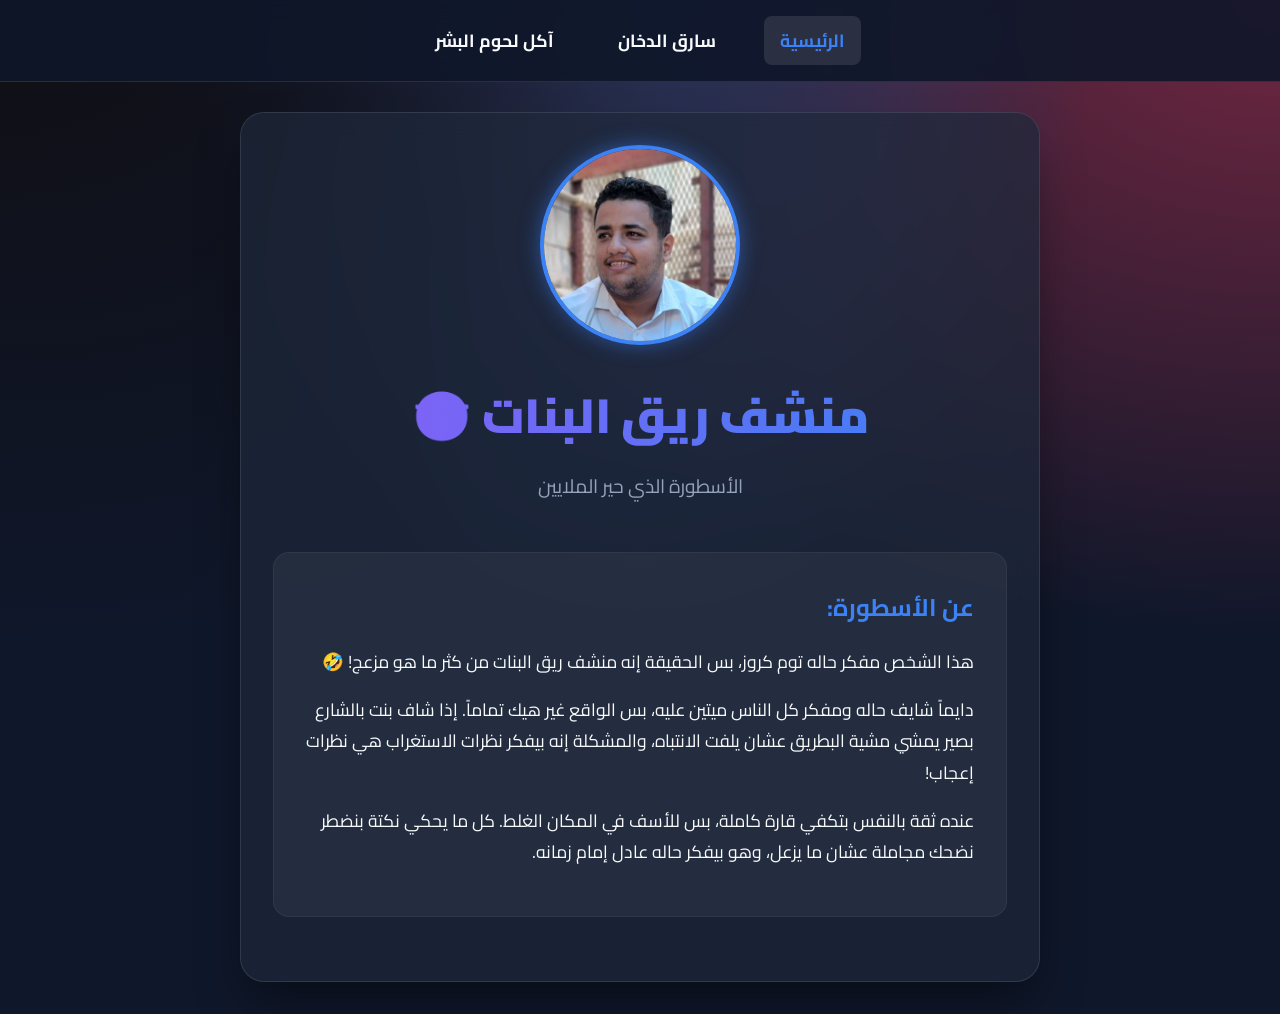
==== index.html @ dc856d19 "Initial commit: Added HTML, CSS, JS and image for Ghaith Anis project" ====
<!doctype html>
<html lang="ar" dir="rtl">
  <head>
<!doctype html>
<html lang="ar" dir="rtl">
  <head>
    <meta charset="UTF-8" />
    <meta name="viewport" content="width=device-width, initial-scale=1.0" />
    <title>منشف ريق البنات</title>
    <link rel="stylesheet" href="style.css" />
  </head>
  <body>
    <nav class="navbar">
        <a href="index.html" class="nav-link active">الرئيسية</a>
        <a href="page2.html" class="nav-link">سارق الدخان</a>
        <a href="page3.html" class="nav-link">آكل لحوم البشر</a>
    </nav>
    <div class="container">
        <header>
            <img src="img/img1.jpeg" alt="صورة الأسطورة" class="profile-img">
            <h1>منشف ريق البنات 😎</h1>
            <p class="subtitle">الأسطورة الذي حير الملايين</p>
        </header>
        
        <main>
            <div class="card">
                <h2>عن الأسطورة:</h2>
                <p>هذا الشخص مفكر حاله توم كروز، بس الحقيقة إنه منشف ريق البنات من كثر ما هو مزعج! 🤣</p>
                <p>دايماً شايف حاله ومفكر كل الناس ميتين عليه، بس الواقع غير هيك تماماً. إذا شاف بنت بالشارع بصير يمشي مشية البطريق عشان يلفت الانتباه، والمشكلة إنه بيفكر نظرات الاستغراب هي نظرات إعجاب!</p>
                <p>عنده ثقة بالنفس بتكفي قارة كاملة، بس للأسف في المكان الغلط. كل ما يحكي نكتة بنضطر نضحك مجاملة عشان ما يزعل، وهو بيفكر حاله عادل إمام زمانه.</p>
            </div>
        </main>
    </div>
    <script src="script.js"></script>
</body>
</html>
---- style.css ----
@import url("https://fonts.googleapis.com/css2?family=Cairo:wght@400;700;900&display=swap");

:root {
  --bg-color: #0f172a;
  --card-bg: rgba(30, 41, 59, 0.7);
  --text-primary: #f8fafc;
  --text-secondary: #94a3b8;
  --accent-1: #3b82f6;
  --accent-2: #8b5cf6;
}

* {
  margin: 0;
  padding: 0;
  box-sizing: border-box;
  font-family: "Cairo", sans-serif;
}

body {
    padding-top: 80px;
    background-color: var(--bg-color);
    color: var(--text-primary);
    min-height: 100vh;
    display: flex;
    justify-content: center;
    align-items: center;
    background-image: 
        radial-gradient(at 0% 0%, hsla(253,16%,7%,1) 0, transparent 50%), 
        radial-gradient(at 50% 0%, hsla(225,39%,30%,1) 0, transparent 50%), 
        radial-gradient(at 100% 0%, hsla(339,49%,30%,1) 0, transparent 50%);
    background-attachment: fixed;
}

.container {
  max-width: 800px;
  width: 90%;
  margin: 2rem auto;
  padding: 2rem;
  background: var(--card-bg);
  border-radius: 24px;
  backdrop-filter: blur(12px);
  border: 1px solid rgba(255, 255, 255, 0.1);
  box-shadow: 0 25px 50px -12px rgba(0, 0, 0, 0.5);
  animation: fadeIn 0.8s ease-out;
}

header {
  text-align: center;
  margin-bottom: 3rem;
}

.profile-img {
    width: 200px;
    height: 200px;
    border-radius: 50%;
    object-fit: cover;
    object-position: top; /* يركز على الجزء العلوي من الصورة حيث يكون الوجه عادة */
    margin-bottom: 1rem;
    border: 4px solid var(--accent-1);
    box-shadow: 0 0 20px rgba(59, 130, 246, 0.5);
    transition: transform 0.3s ease;
}

.profile-img:hover {
    transform: scale(1.1) rotate(5deg);
}

h1 {
  font-size: 3rem;
  font-weight: 900;
  background: linear-gradient(to left, var(--accent-1), var(--accent-2));
  background-clip: text;
  -webkit-background-clip: text;
  -webkit-text-fill-color: transparent;
  margin-bottom: 0.5rem;
}

.subtitle {
  color: var(--text-secondary);
  font-size: 1.2rem;
}

.card {
  background: rgba(255, 255, 255, 0.05);
  padding: 2rem;
  border-radius: 16px;
  margin-bottom: 2rem;
  border: 1px solid rgba(255, 255, 255, 0.05);
  transition: transform 0.3s ease;
}

.card:hover {
  transform: translateY(-5px);
}

.card h2 {
  color: var(--accent-1);
  margin-bottom: 1rem;
}

.card p {
  line-height: 1.8;
  margin-bottom: 1rem;
  font-size: 1.1rem;
}

.navigation {
  display: flex;
  gap: 1rem;
  justify-content: center;
  flex-wrap: wrap;
}

.btn {
  display: inline-block;
  padding: 1rem 2rem;
  background: linear-gradient(45deg, var(--accent-1), var(--accent-2));
  color: white;
  text-decoration: none;
  border-radius: 50px;
  font-weight: bold;
  transition: all 0.3s ease;
  box-shadow: 0 4px 15px rgba(139, 92, 246, 0.3);
}

.btn:hover {
  transform: scale(1.05);
  box-shadow: 0 6px 20px rgba(139, 92, 246, 0.5);
}

@keyframes fadeIn {
    from {
        opacity: 0;
        transform: translateY(20px);
    }
    to {
        opacity: 1;
        transform: translateY(0);
    }
}

.navbar {
    width: 100%;
    background: rgba(15, 23, 42, 0.9);
    padding: 1rem 2rem;
    display: flex;
    justify-content: center;
    gap: 2rem;
    position: fixed;
    top: 0;
    left: 0;
    z-index: 1000;
    backdrop-filter: blur(10px);
    border-bottom: 1px solid rgba(255, 255, 255, 0.1);
}

.nav-link {
    color: var(--text-primary);
    text-decoration: none;
    font-weight: bold;
    font-size: 1.1rem;
    padding: 0.5rem 1rem;
    border-radius: 8px;
    transition: all 0.3s ease;
}

.nav-link:hover, .nav-link.active {
    background: rgba(255, 255, 255, 0.1);
    color: var(--accent-1);
}
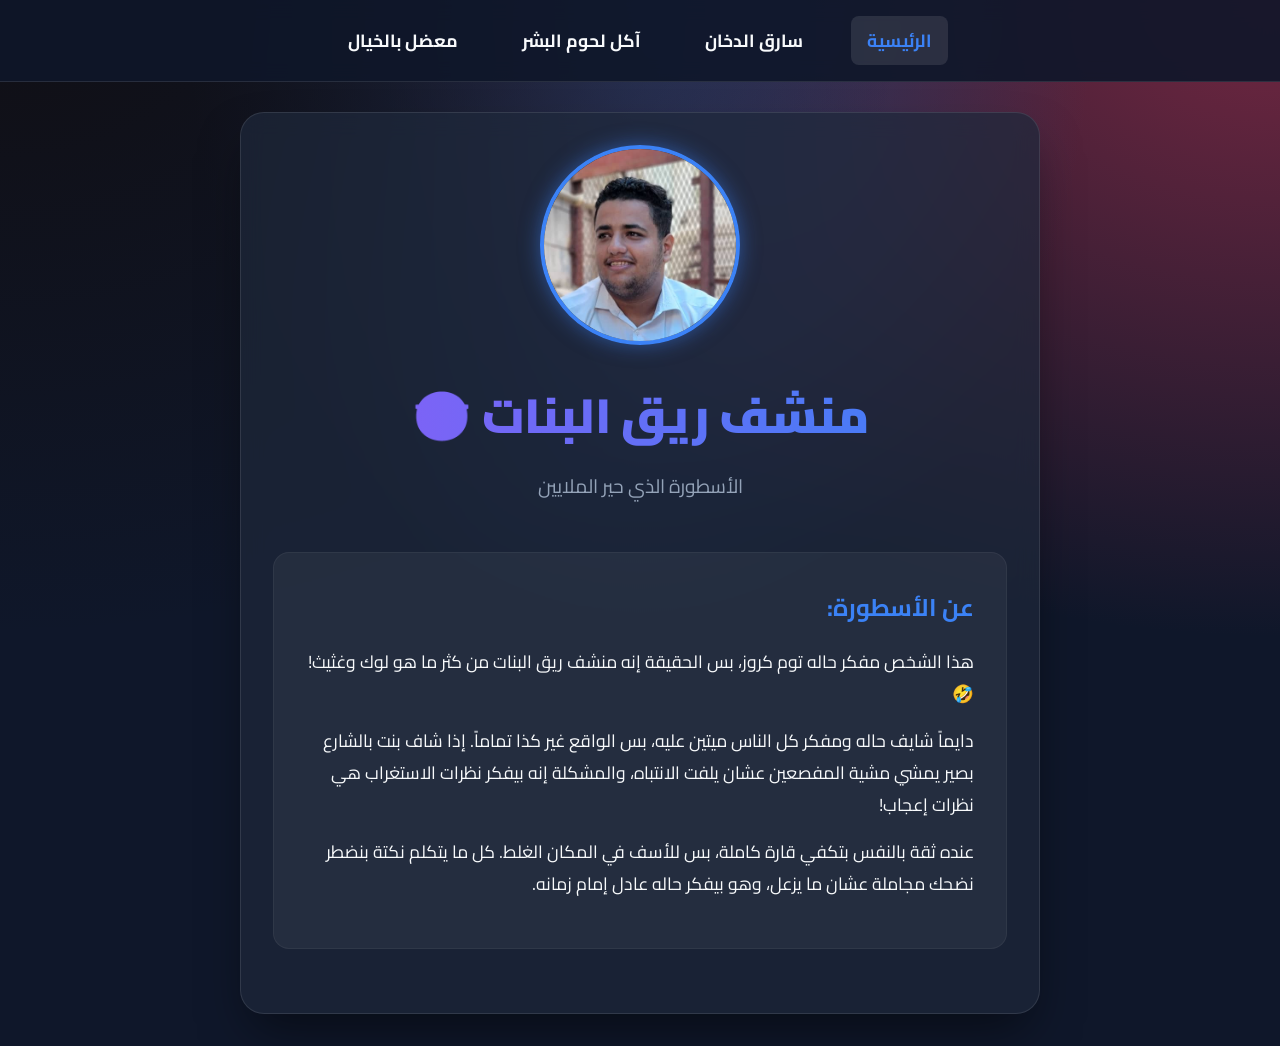
==== commit b7371c2e: "Added page4 and updated text/navbar" ====
--- a/index.html
+++ b/index.html
@@ -14,6 +14,7 @@
         <a href="index.html" class="nav-link active">الرئيسية</a>
         <a href="page2.html" class="nav-link">سارق الدخان</a>
         <a href="page3.html" class="nav-link">آكل لحوم البشر</a>
+        <a href="page4.html" class="nav-link">معضل بالخيال</a>
     </nav>
     <div class="container">
         <header>
@@ -25,9 +26,9 @@
         <main>
             <div class="card">
                 <h2>عن الأسطورة:</h2>
-                <p>هذا الشخص مفكر حاله توم كروز، بس الحقيقة إنه منشف ريق البنات من كثر ما هو مزعج! 🤣</p>
-                <p>دايماً شايف حاله ومفكر كل الناس ميتين عليه، بس الواقع غير هيك تماماً. إذا شاف بنت بالشارع بصير يمشي مشية البطريق عشان يلفت الانتباه، والمشكلة إنه بيفكر نظرات الاستغراب هي نظرات إعجاب!</p>
-                <p>عنده ثقة بالنفس بتكفي قارة كاملة، بس للأسف في المكان الغلط. كل ما يحكي نكتة بنضطر نضحك مجاملة عشان ما يزعل، وهو بيفكر حاله عادل إمام زمانه.</p>
+                <p>هذا الشخص مفكر حاله توم كروز، بس الحقيقة إنه منشف ريق البنات من كثر ما هو لوك وغثيث! 🤣</p>
+                <p>دايماً شايف حاله ومفكر كل الناس ميتين عليه، بس الواقع غير كذا تماماً. إذا شاف بنت بالشارع بصير يمشي مشية المفصعين عشان يلفت الانتباه، والمشكلة إنه بيفكر نظرات الاستغراب هي نظرات إعجاب!</p>
+                <p>عنده ثقة بالنفس بتكفي قارة كاملة، بس للأسف في المكان الغلط. كل ما يتكلم نكتة بنضطر نضحك مجاملة عشان ما يزعل، وهو بيفكر حاله عادل إمام زمانه.</p>
             </div>
         </main>
     </div>
